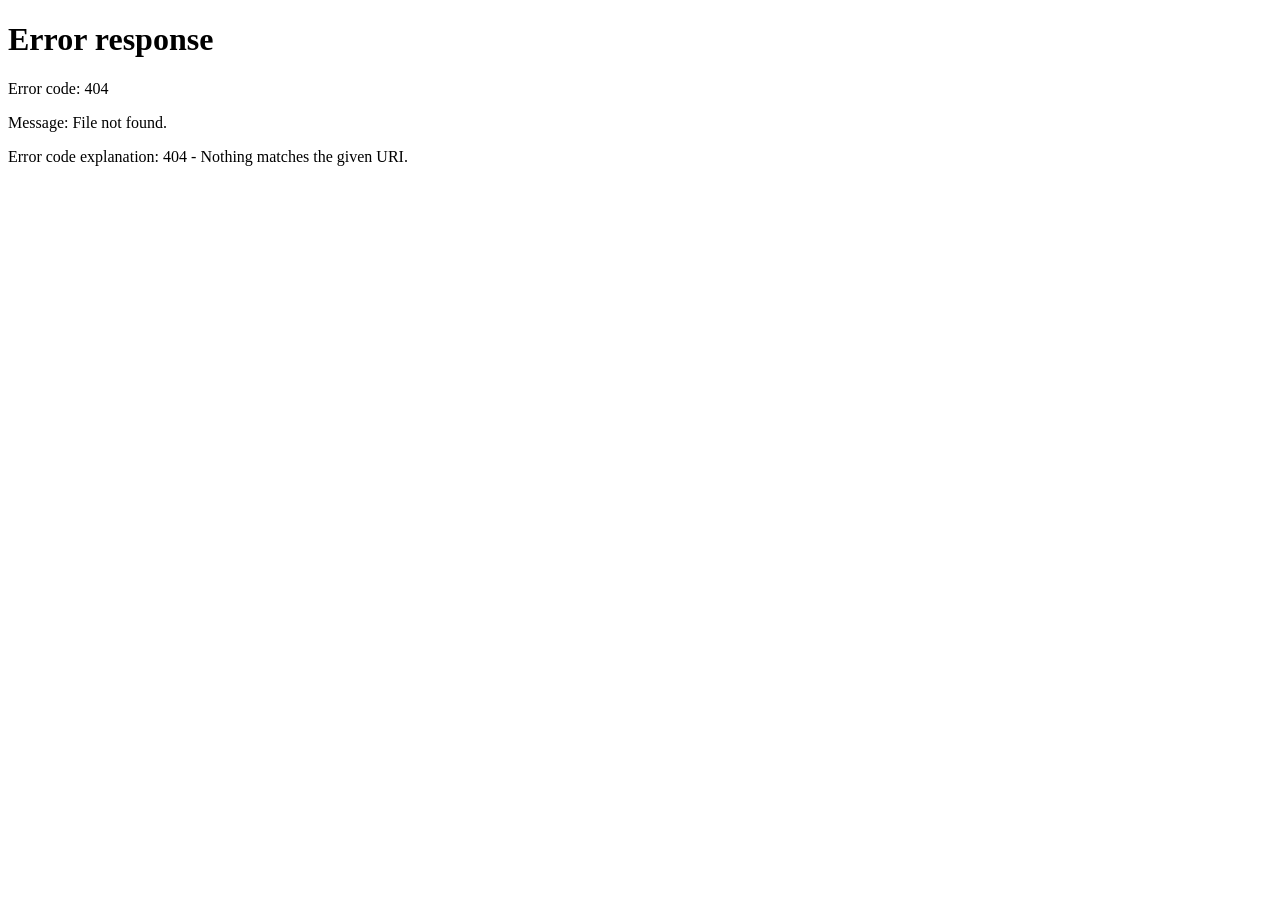
==== index.html @ 575e88f3 "Add files via upload" ====
<!doctype html>
<html lang="ja">
<head>
<meta charset="utf-8">
<meta name="viewport" content="width=device-width, initial-scale=1">
<meta http-equiv="refresh" content="0; url=2026/">
<title>卒業論文・修士論文発表会</title>
</head>
<body>
<p><a href="2026/">2026年度 卒業論文・修士論文発表会のページへ</a></p>
</body>
</html>
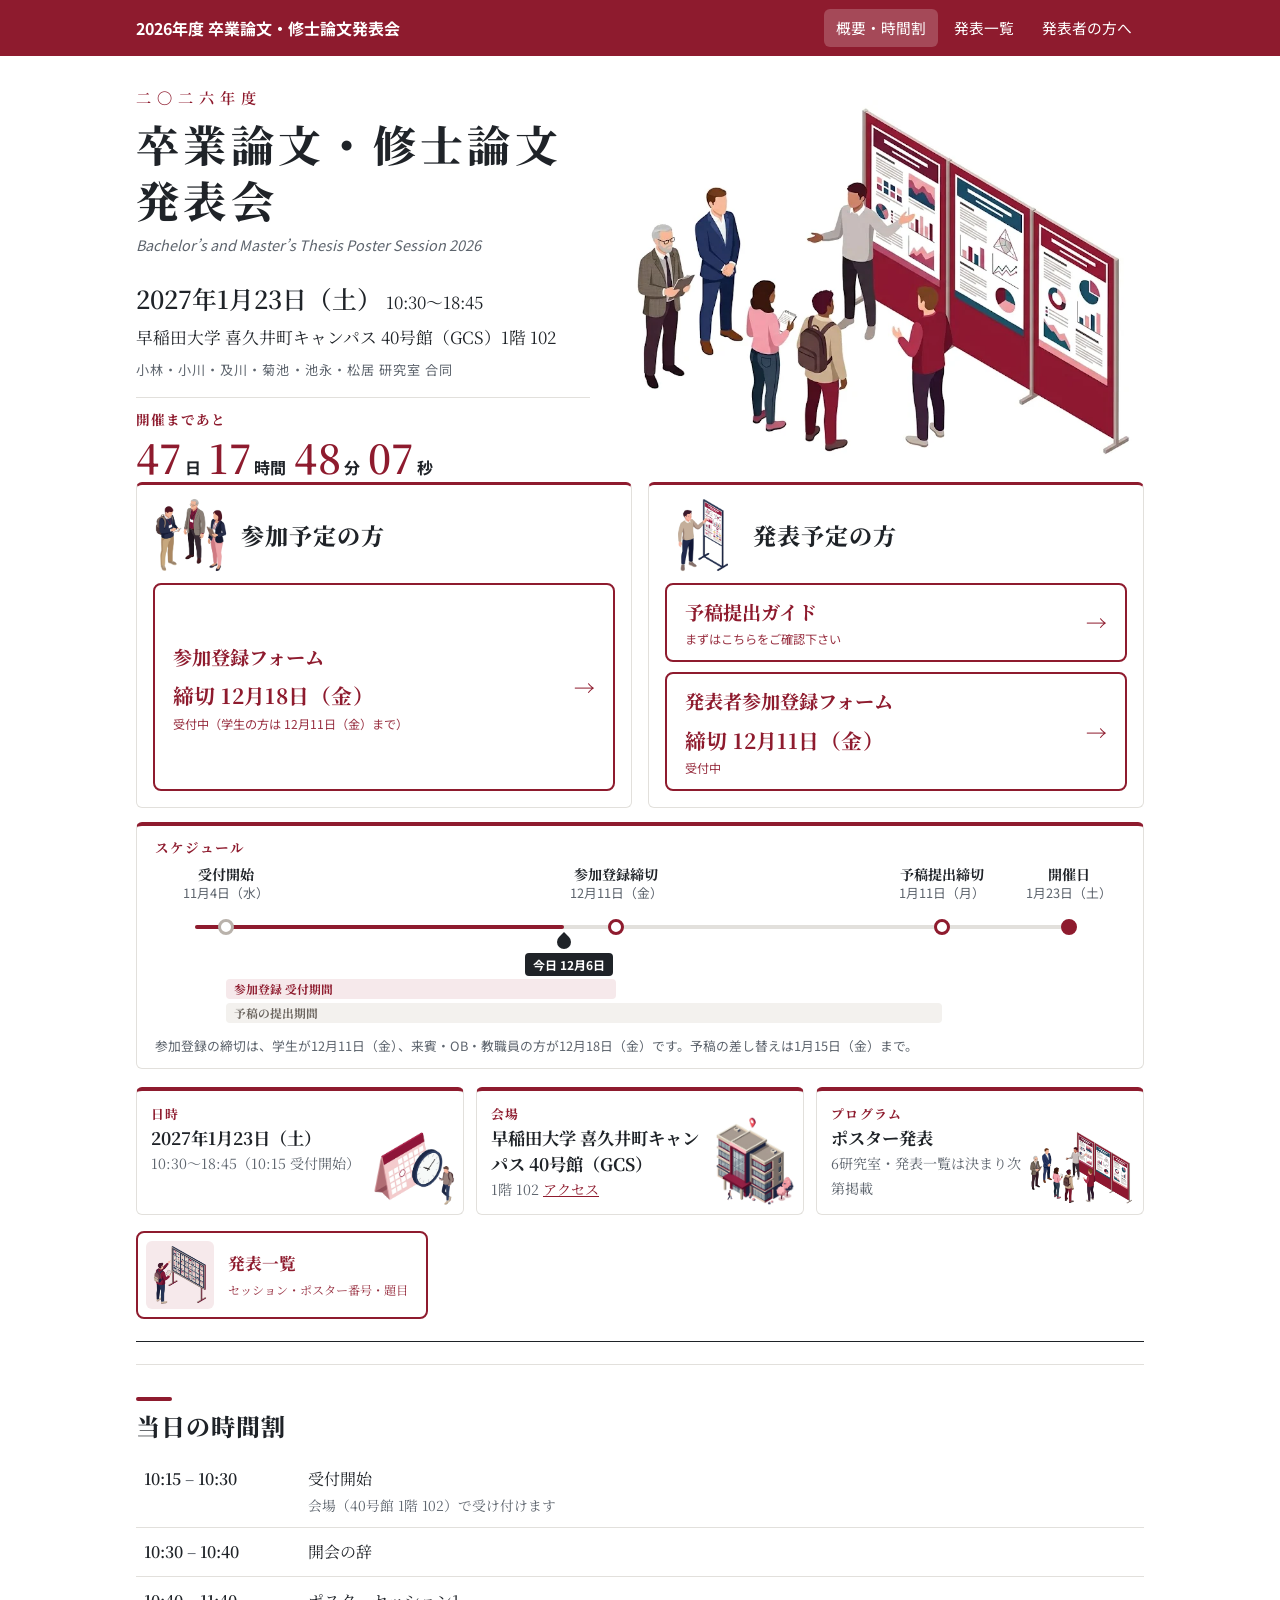
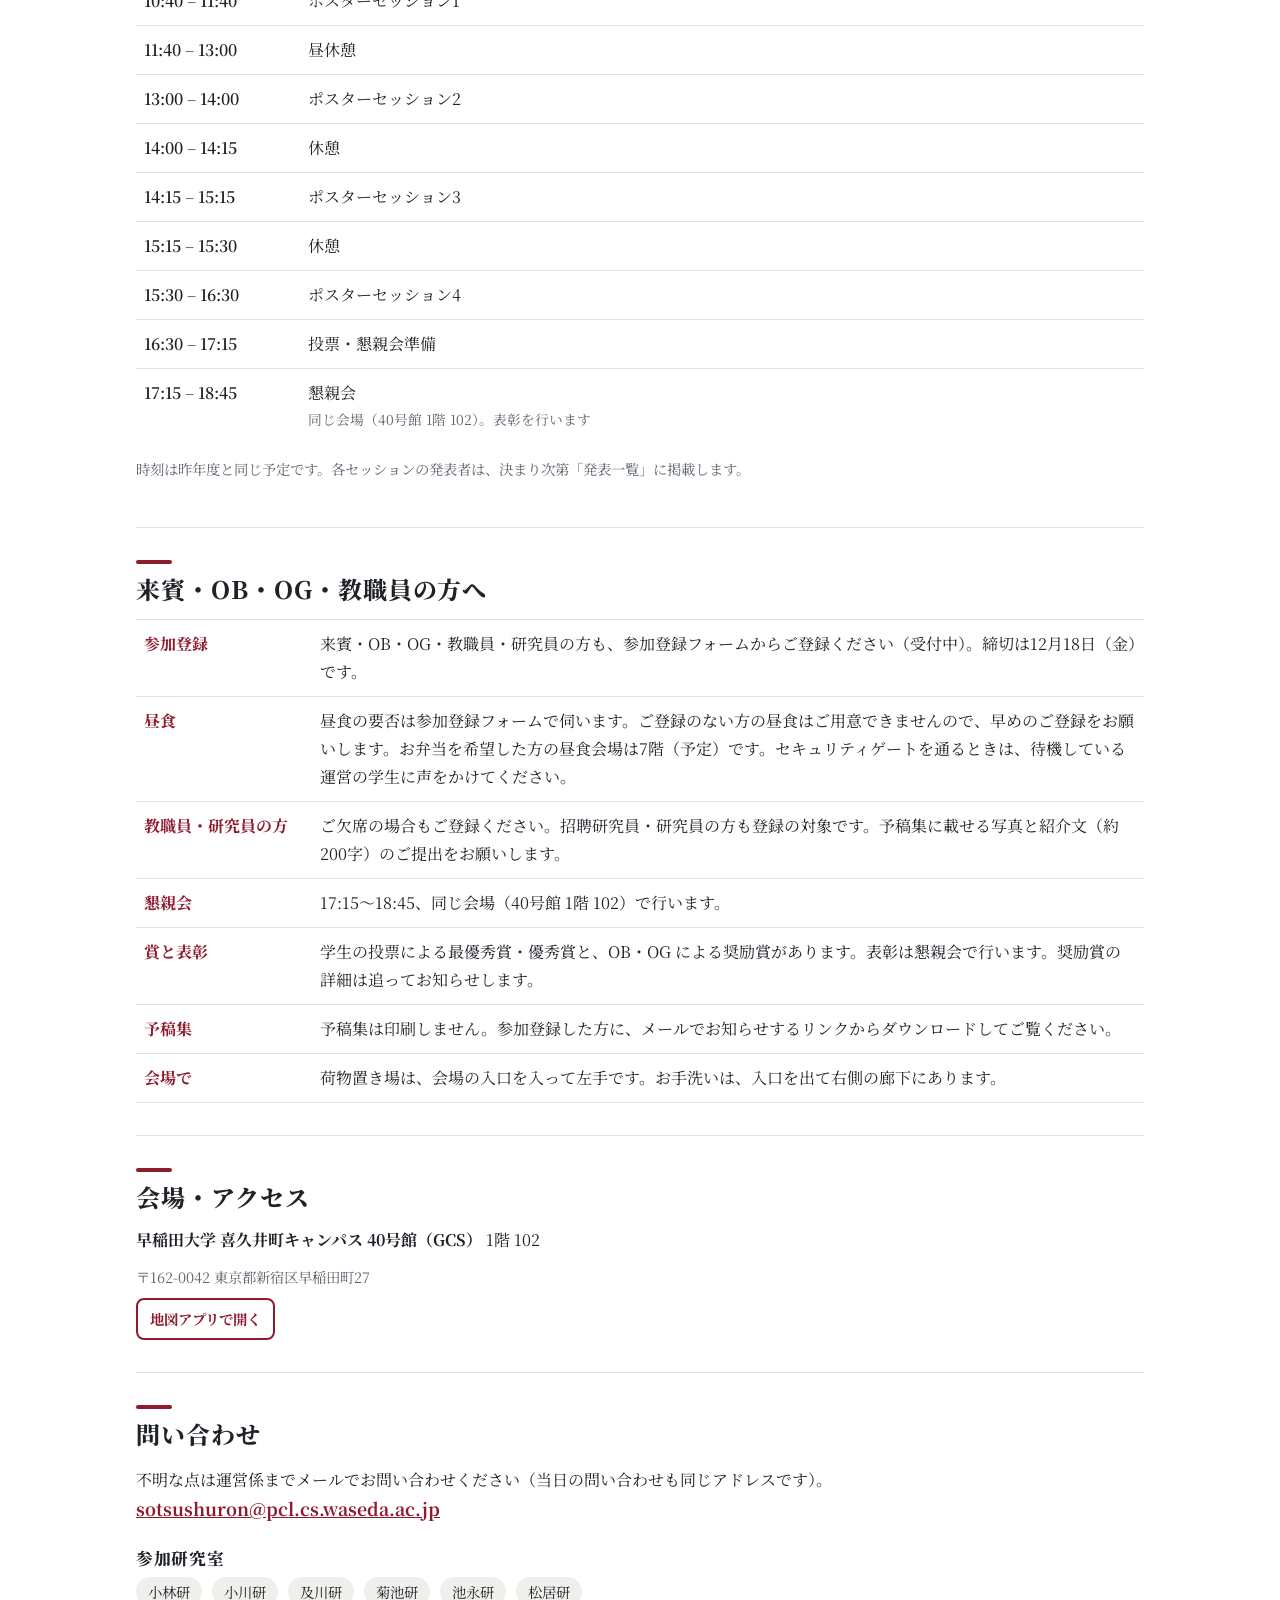
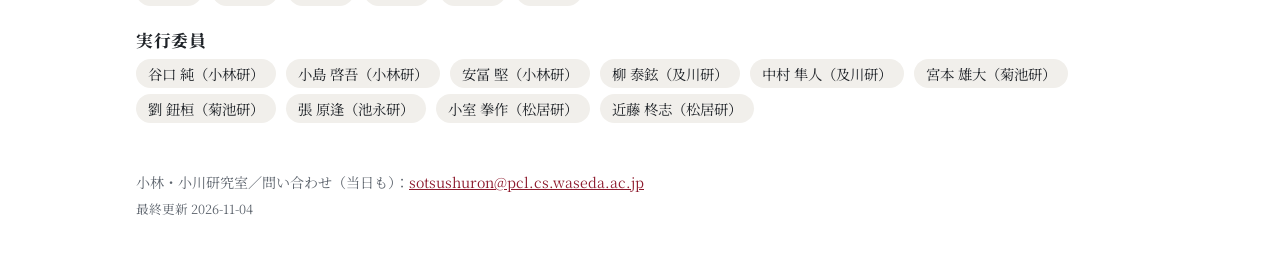
==== commit 18b9646e: "2026: リンクを貼ったときの画像（OGP）を追加 Co-Authored-By: Claude Opus 5.5 <noreply@anthropic.com>" ====
--- a/index.html
+++ b/index.html
@@ -5,6 +5,17 @@
 <meta name="viewport" content="width=device-width, initial-scale=1">
 <meta http-equiv="refresh" content="0; url=2026/">
 <title>卒業論文・修士論文発表会</title>
+<meta property="og:type" content="website">
+<meta property="og:site_name" content="2026年度 卒業論文・修士論文発表会">
+<meta property="og:title" content="卒業論文・修士論文発表会">
+<meta property="og:description" content="2026年度 卒業論文・修士論文発表会（小林・小川研究室）">
+<meta property="og:url" content="https://pcl-sotsushuron.github.io/">
+<meta property="og:image" content="https://pcl-sotsushuron.github.io/2026/ogp.png">
+<meta property="og:image:width" content="1200">
+<meta property="og:image:height" content="630">
+<meta property="og:image:alt" content="2026年度 卒業論文・修士論文発表会 2027年1月23日（土）">
+<meta property="og:locale" content="ja_JP">
+<meta name="twitter:card" content="summary_large_image">
 </head>
 <body>
 <p><a href="2026/">2026年度 卒業論文・修士論文発表会のページへ</a></p>
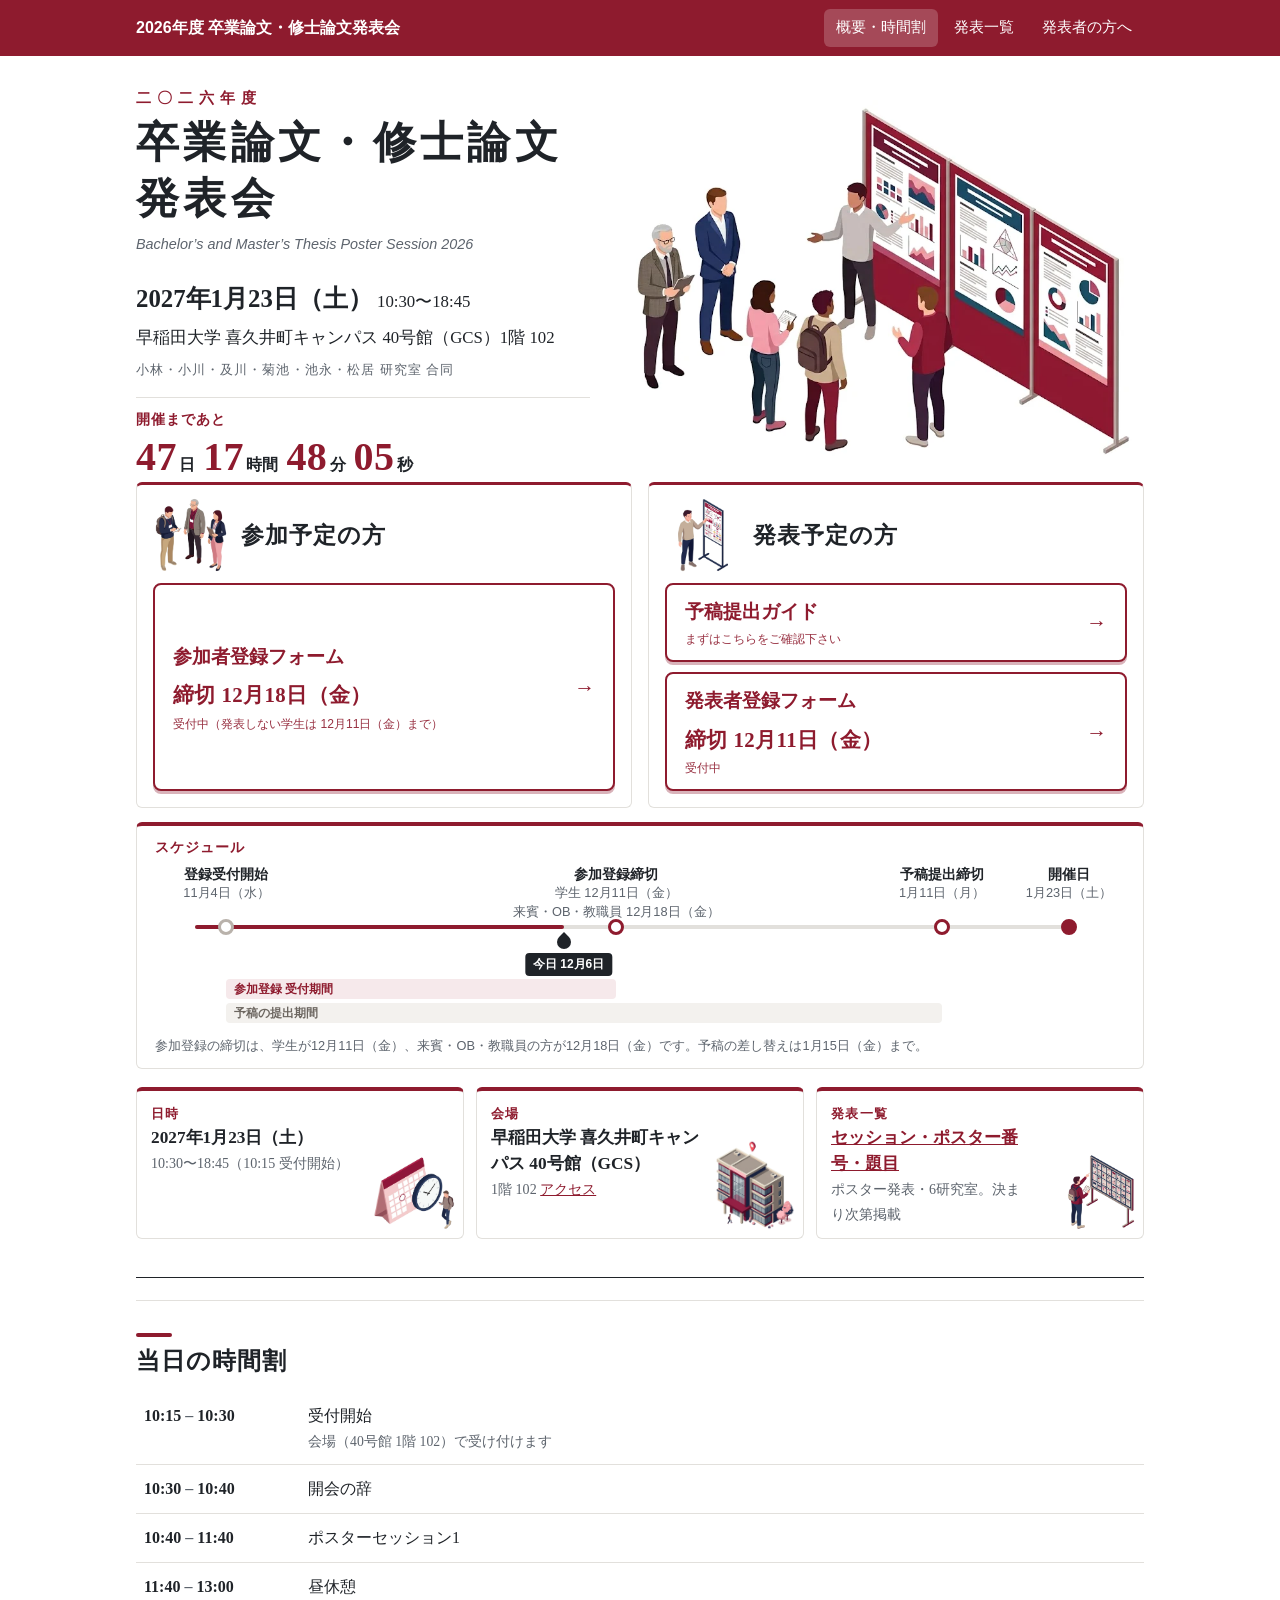
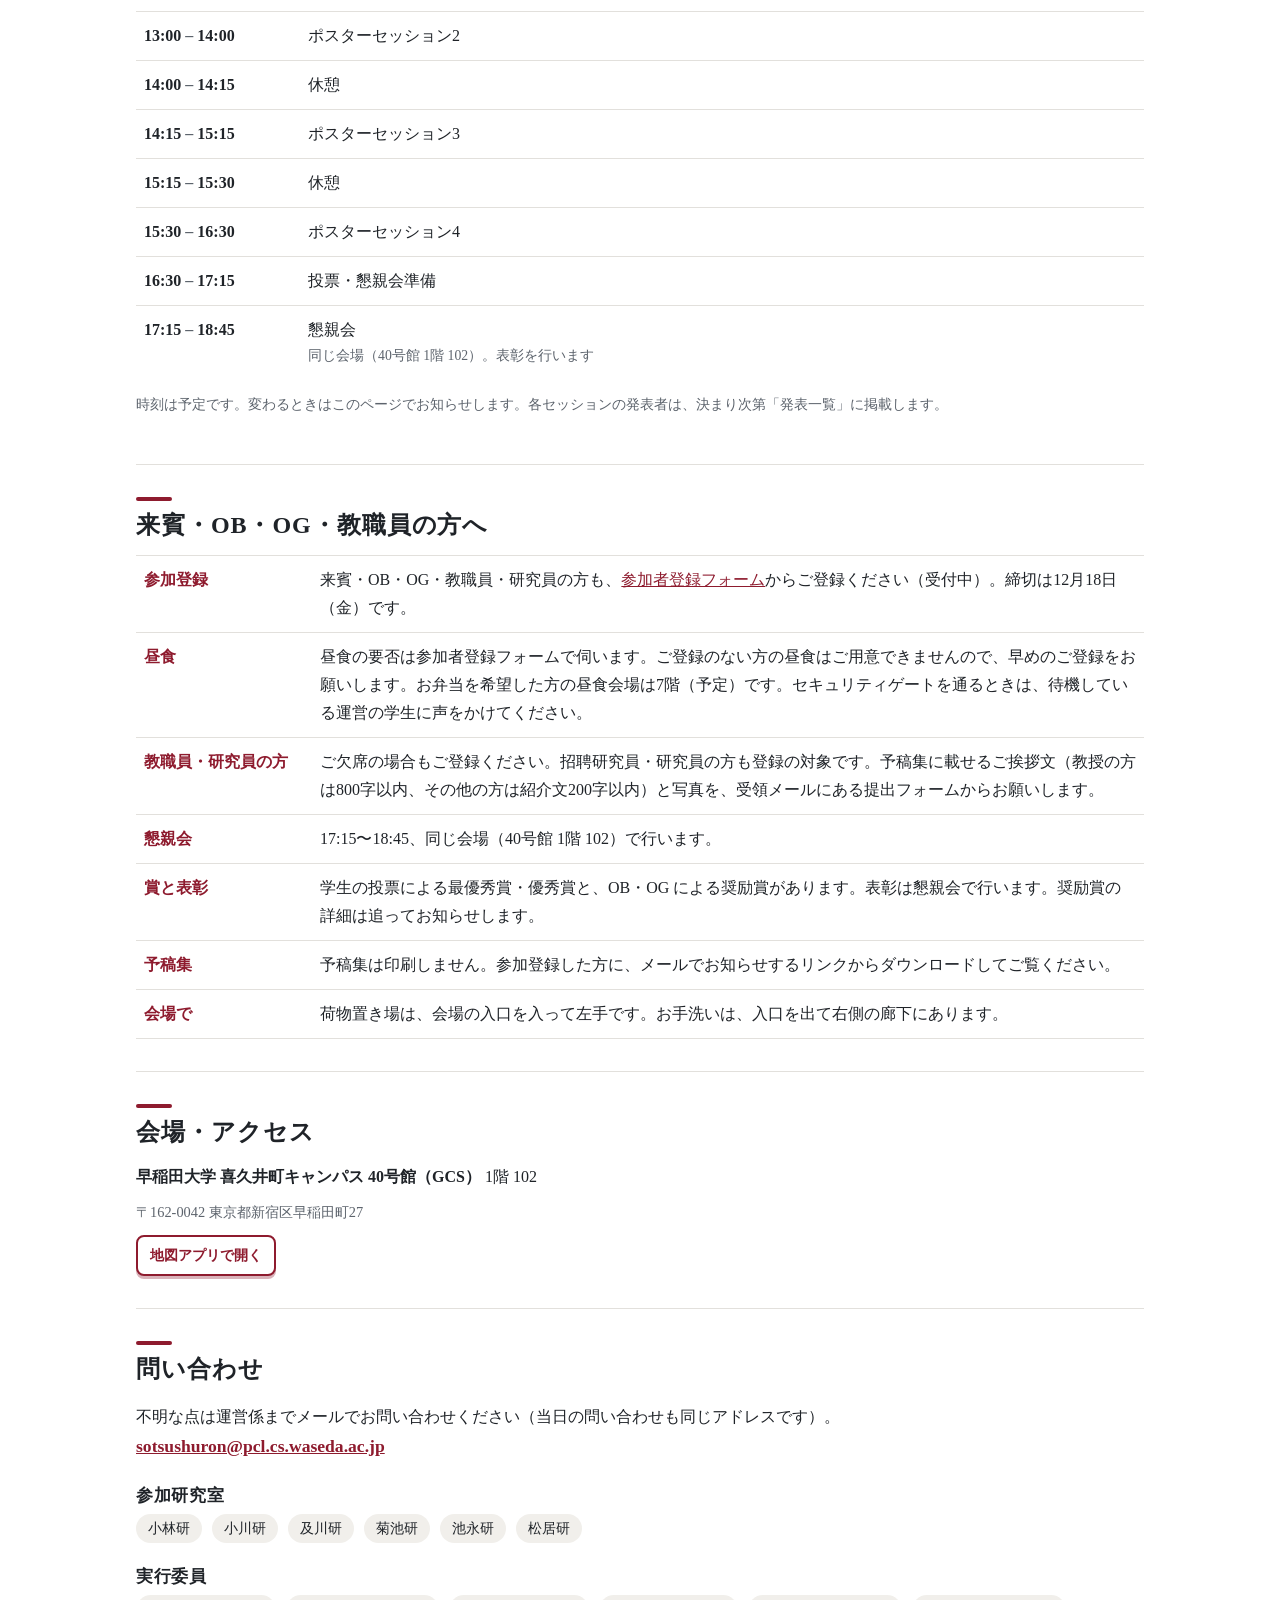
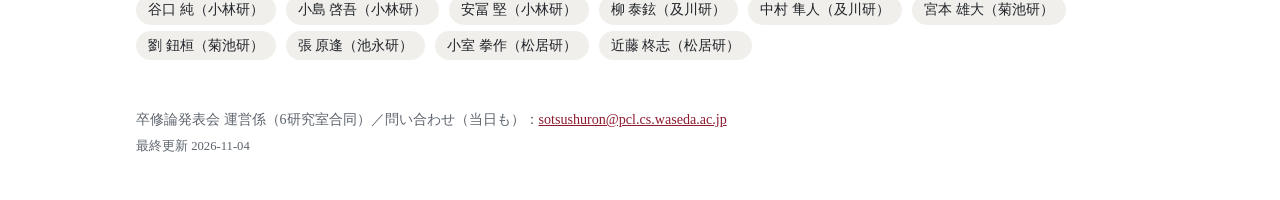
==== commit 0316c04d: "2026: 最終点検の指摘を反映（締切欄・遅れの扱い・題目の変更・英語の要約・運営の名前） - 参加登録締切に来賓・OB・教職員の12/18を並べる - 「提出がない場合は発表できません」を、先生・運" ====
--- a/index.html
+++ b/index.html
@@ -8,7 +8,7 @@
 <meta property="og:type" content="website">
 <meta property="og:site_name" content="2026年度 卒業論文・修士論文発表会">
 <meta property="og:title" content="卒業論文・修士論文発表会">
-<meta property="og:description" content="2026年度 卒業論文・修士論文発表会（小林・小川研究室）">
+<meta property="og:description" content="2026年度 卒業論文・修士論文発表会（小林研・小川研・及川研・菊池研・池永研・松居研 合同）">
 <meta property="og:url" content="https://pcl-sotsushuron.github.io/">
 <meta property="og:image" content="https://pcl-sotsushuron.github.io/2026/ogp.png">
 <meta property="og:image:width" content="1200">
